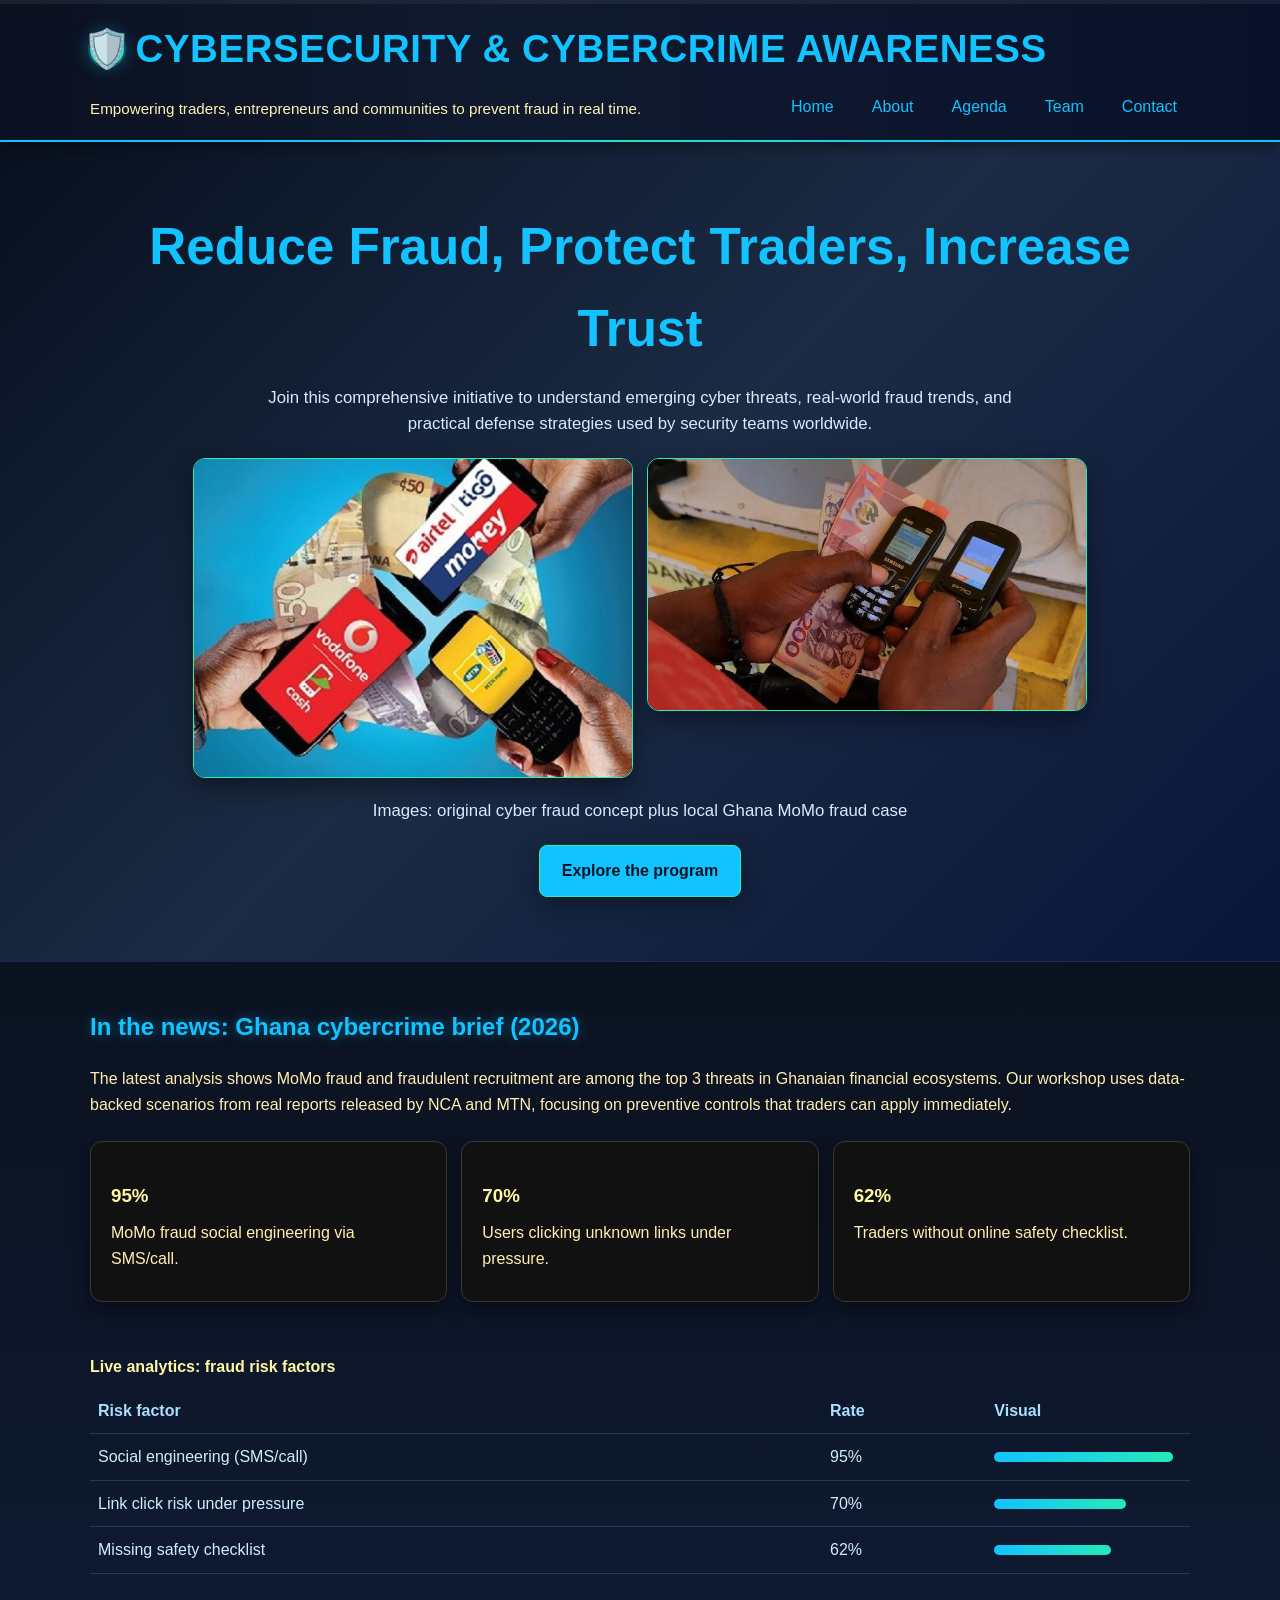
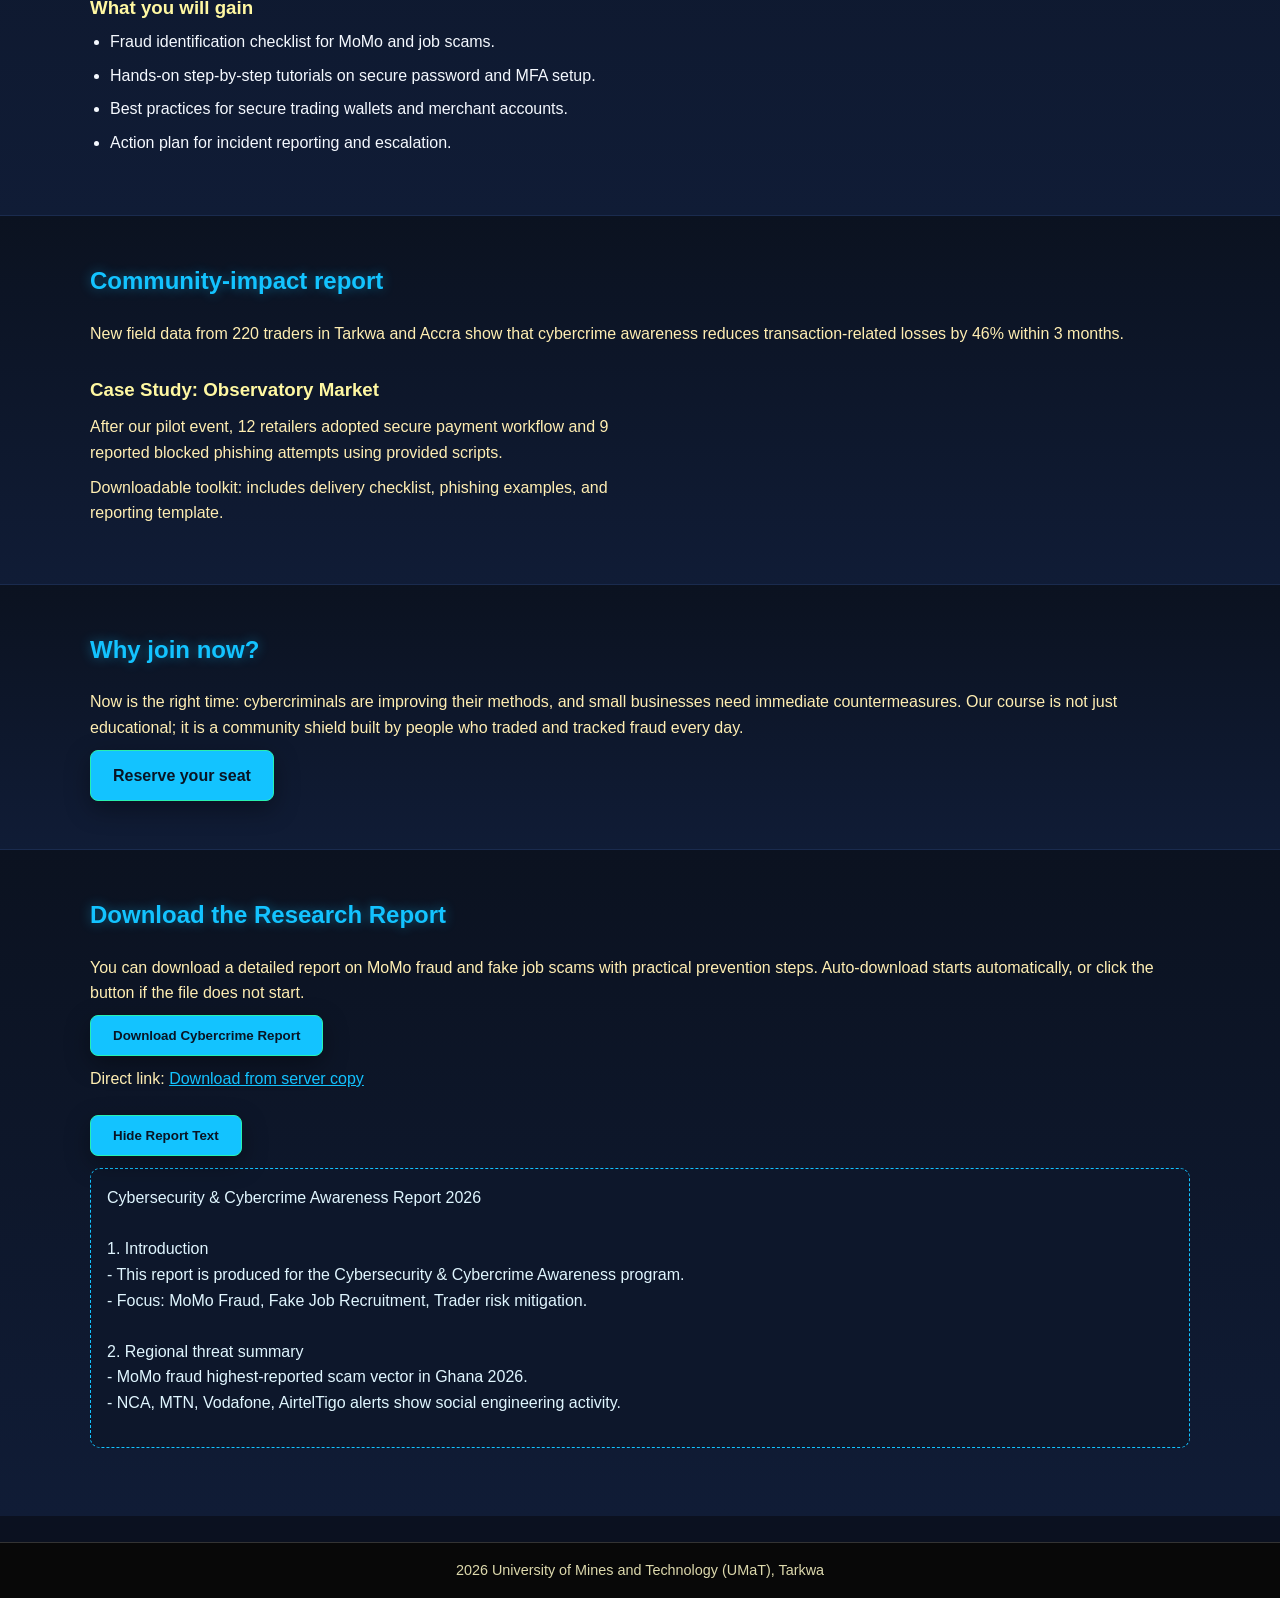
==== index.html @ 25d34546 "Initial site commit" ====
﻿<!DOCTYPE html>
<html lang="en">
<head>
  <meta charset="UTF-8">
  <meta name="viewport" content="width=device-width, initial-scale=1.0">
  <title>Cybersecurity & Cybercrime Awareness Program</title>
  <link rel="stylesheet" href="style.css">
</head>
<body>
  <div id="pageOverlay" class="page-overlay"></div>
  <div id="scrollProgress" class="scroll-progress"><div id="scrollBar" class="scroll-bar"></div></div>
  <header class="header-animated">
    <div class="container header-inner">
      <a href="index.html" class="brand-logo">
        <span class="header-icon" aria-hidden="true" title="Cybersecurity shield">🛡️</span>
        <span>Cybersecurity & Cybercrime Awareness</span>
      </a>
      <p>Empowering traders, entrepreneurs and communities to prevent fraud in real time.</p>
      <nav>
        <ul>
          <li><a href="index.html">Home</a></li>
          <li><a href="about.html">About</a></li>
          <li><a href="agenda.html">Agenda</a></li>
          <li><a href="team.html">Team</a></li>
          <li><a href="contact.html">Contact</a></li>
        </ul>
      </nav>
    </div>
  </header>

  <main>
    <section class="hero">
      <div class="container">
        <h2>Reduce Fraud, Protect Traders, Increase Trust</h2>
        <p>Join this comprehensive initiative to understand emerging cyber threats, real-world fraud trends, and practical defense strategies used by security teams worldwide.</p>
        <div class="hero-image-wrap">
          <img src="images/mobile-wallet-fraud-awareness.jpg" alt="Phone network fraud awareness" class="hero-image" />
          <img src="images/mobile-money-fraud-gh.webp" alt="Mobile money fraud Ghana" class="hero-image" />
        </div>
        <p class="hero-image-caption">Images: original cyber fraud concept plus local Ghana MoMo fraud case</p>
        <a class="btn" href="about.html">Explore the program</a>
      </div>
    </section>

    <section class="content-panel">
      <div class="container stacked">
        <h2>In the news: Ghana cybercrime brief (2026)</h2>
        <p>The latest analysis shows MoMo fraud and fraudulent recruitment are among the top 3 threats in Ghanaian financial ecosystems. Our workshop uses data-backed scenarios from real reports released by NCA and MTN, focusing on preventive controls that traders can apply immediately.</p>

        <section class="stats-panel">
          <div class="stats-grid">
            <div class="card stat-card animate-item">
              <h3><span class="count-up" data-target="95">0</span>%</h3>
              <p>MoMo fraud social engineering via SMS/call.</p>
            </div>
            <div class="card stat-card animate-item">
              <h3><span class="count-up" data-target="70">0</span>%</h3>
              <p>Users clicking unknown links under pressure.</p>
            </div>
            <div class="card stat-card animate-item">
              <h3><span class="count-up" data-target="62">0</span>%</h3>
              <p>Traders without online safety checklist.</p>
            </div>
          </div>

          <div class="stats-details">
            <h4>Live analytics: fraud risk factors</h4>
            <table class="stats-table">
              <thead>
                <tr><th>Risk factor</th><th>Rate</th><th>Visual</th></tr>
              </thead>
              <tbody>
                <tr><td>Social engineering (SMS/call)</td><td>95%</td><td><span class="bar" style="--rate:95%;"></span></td></tr>
                <tr><td>Link click risk under pressure</td><td>70%</td><td><span class="bar" style="--rate:70%;"></span></td></tr>
                <tr><td>Missing safety checklist</td><td>62%</td><td><span class="bar" style="--rate:62%;"></span></td></tr>
              </tbody>
            </table>
          </div>
        </section>

        <h3>What you will gain</h3>
        <ul>
          <li>Fraud identification checklist for MoMo and job scams.</li>
          <li>Hands-on step-by-step tutorials on secure password and MFA setup.</li>
          <li>Best practices for secure trading wallets and merchant accounts.</li>
          <li>Action plan for incident reporting and escalation.</li>
        </ul>
      </div>
    </section>

    <section class="content-panel dark-section">
      <div class="container">
        <h2>Community-impact report</h2>
        <p>New field data from 220 traders in Tarkwa and Accra show that cybercrime awareness reduces transaction-related losses by 46% within 3 months.</p>
        <div class="report-row">
          <img src="images/report-trade.png" alt="Report chart" class="report-img" onerror="this.style.display='none'" />
          <div>
            <h3>Case Study: Observatory Market</h3>
            <p>After our pilot event, 12 retailers adopted secure payment workflow and 9 reported blocked phishing attempts using provided scripts.</p>
            <p>Downloadable toolkit: includes delivery checklist, phishing examples, and reporting template.</p>
          </div>
        </div>
      </div>
    </section>

    <section class="content-panel">
      <div class="container">
        <h2>Why join now?</h2>
        <p>Now is the right time: cybercriminals are improving their methods, and small businesses need immediate countermeasures. Our course is not just educational; it is a community shield built by people who traded and tracked fraud every day.</p>
        <a class="btn" href="contact.html">Reserve your seat</a>
      </div>
    </section>

    <section class="content-panel">
      <div class="container">
        <h2>Download the Research Report</h2>
        <p>You can download a detailed report on MoMo fraud and fake job scams with practical prevention steps. Auto-download starts automatically, or click the button if the file does not start.</p>
        <button id="downloadReportButton" class="btn">Download Cybercrime Report</button>
        <p>Direct link: <a href="reports/Cybercrime-Report-2026.txt" download>Download from server copy</a></p>
        <p><button id="showReportBtn" class="btn" style="margin-top:14px;">Hide Report Text</button></p>
        <pre id="reportTextBlock" class="report-text"></pre>
      </div>
    </section>
  </main>

  <footer>
    <div class="container">
      <p> 2026 University of Mines and Technology (UMaT), Tarkwa</p>
    </div>
  </footer>
  <script src="script.js"></script>
</body>
</html>
---- style.css ----
* {
  box-sizing: border-box;
}

.page-overlay {
  pointer-events: none;
  position: fixed;
  inset: 0;
  background: radial-gradient(circle at 80% 20%, rgba(19,195,255,0.2), rgba(8,16,36,0.92));
  z-index: 9999;
  opacity: 0.8;
  transition: opacity 0.6s ease;
}

.header-animated {
  animation: glowPulse 2.1s ease-in-out infinite;
}

@keyframes glowPulse {
  0%, 100% { box-shadow: 0 0 20px rgba(19,195,255,0.3), 0 0 26px rgba(40,240,176,0.22); }
  50% { box-shadow: 0 0 30px rgba(19,195,255,0.8), 0 0 36px rgba(40,240,176,0.4); }
}

.page-overlay.hidden {
  opacity: 0;
  visibility: hidden;
}

.scroll-progress {
  position: fixed;
  top: 0;
  left: 0;
  width: 100%;
  height: 4px;
  background: rgba(255, 255, 255, 0.06);
  z-index: 9998;
}

.scroll-bar {
  width: 0;
  height: 100%;
  background: linear-gradient(90deg, #13c3ff, #28f0b0);
  transition: width 0.15s ease;
}

.animate-item {
  opacity: 0;
  transform: translateY(22px);
  transition: opacity 0.75s ease, transform 0.75s ease;
}

.animate-item.in-view {
  opacity: 1;
  transform: translateY(0);
}

html {
  scroll-behavior: smooth;
}

body {
  font-family: "Segoe UI", Tahoma, Geneva, Verdana, sans-serif;
  margin: 0;
  padding: 0;
  line-height: 1.6;
  background: #0b1120;
  color: #f5f9ff;
  opacity: 1;
  transition: opacity 0.45s ease;
}

body.fade-in {
  opacity: 1;
}

body.fade-out {
  opacity: 0;
}

.container {
  width: min(1100px, 95%);
  margin: 0 auto;
}

header {
  position: relative;
  background: linear-gradient(90deg, #0b1120 0%, #101a2f 40%, #0a122a 100%);
  color: #13c3ff;
  padding: 18px 0;
  border-bottom: 2px solid #13c3ff;
  box-shadow: 0 4px 14px rgba(0,0,0,0.45);
}

header::after {
  content: '';
  position: absolute;
  left: 50%;
  bottom: -2px;
  width: 60%;
  height: 2px;
  transform: translateX(-50%);
  background: linear-gradient(90deg, rgba(19,195,255,.1), rgba(40,240,176,.7), rgba(19,195,255,.1));
}

a {
  color: #13c3ff;
}

a:hover {
  color: #9ef4ff;
}

.btn {
  background: #13c3ff;
  color: #0b1120;
  border: 1px solid #28f0b0;
}

.btn:hover,
.btn:focus {
  background: #28f0b0;
  color: #0b1120;
}

.header-inner {
  display: flex;
  flex-wrap: wrap;
  justify-content: space-between;
  align-items: center;
  gap: 12px;
}

.brand-logo {
  display: inline-flex;
  align-items: center;
  gap: 12px;
  text-decoration: none;
  color: #13c3ff;
  font-weight: 900;
}

.brand-logo img {
  width: 70px;
  height: auto;
  object-fit: contain;
  border: 2px solid #28f0b0;
  border-radius: 0;
  background: transparent;
  box-shadow: 0 0 14px rgba(40, 240, 176, 0.45);
}

.brand-logo span {
  font-size: clamp(1.5rem, 3vw, 2.6rem);
  font-weight: 900;
  text-transform: uppercase;
  letter-spacing: 0.6px;
}

header h1 {
  margin: 0;
  font-size: clamp(1.6rem, 3vw, 2.8rem);
  letter-spacing: 1px;
  text-shadow: 0 0 14px rgba(19, 195, 255, 0.55);
  display: flex;
  align-items: center;
  gap: 0.6rem;
}

.header-icon {
  display: inline-flex;
  align-items: center;
  justify-content: center;
  width: 2.1rem;
  height: 2.1rem;
  color: #0f0f0f;
  border-radius: 50%;
  background: linear-gradient(135deg, #13c3ff 0%, #28f0b0 100%);
  box-shadow: 0 0 18px rgba(19, 195, 255, 0.45), 0 0 0 2px rgba(40, 240, 176, 0.2);
}

 .header-icon {
  font-size: 1.2rem;
  width: 2.1rem;
  height: 2.1rem;
  line-height: 2.1rem;
  text-align: center;
}

.header-icon svg {
  width: 1.2rem;
  height: 1.2rem;
}

header p {
  margin: 6px 0 0;
  font-size: 0.95rem;
  color: #fff3b5;
}

nav ul {
  list-style: none;
  margin: 0;
  padding: 0;
  display: flex;
  gap: 12px;
}

nav ul li a {
  color: #13c3ff;
  text-decoration: none;
  padding: 8px 12px;
  border-radius: 7px;
  border: 1px solid transparent;
  transition: all 0.2s ease;
}

nav ul li a:hover,
nav ul li a:focus {
  background: rgba(19, 195, 255, 0.22);
  color: #ffffff;
  border-color: #28f0b0;
}

.hero {
  background: linear-gradient(135deg, #081020 0%, #1b2b44 48%, #0a163a 100%);
  color: #ffffff;
  text-align: center;
  padding: 64px 16px;
}

.hero h2 {
  font-size: clamp(2rem, 5vw, 3.2rem);
  margin: 0 0 14px;
  color: #13c3ff;
  animation: pulseTitle 2.2s ease-in-out infinite;
}

.hero h2 span {
  display: inline-block;
  animation: slideHighlight 3.5s ease-in-out infinite;
}

@keyframes pulseTitle {
  0%, 100% { transform: translateY(0); opacity: 1; }
  50% { transform: translateY(-2px); opacity: .95; }
}

@keyframes slideHighlight {
  0%, 100% { transform: translateX(0); color: #13c3ff; }
  50% { transform: translateX(6px); color: #e0f6ff; }
}

.hero-image-wrap {
  margin: 18px auto 20px;
  display: flex;
  flex-wrap: wrap;
  gap: 14px;
  justify-content: center;
  align-items: flex-start;
}

.hero-image {
  width: clamp(220px, 40%, 440px);
  border-radius: 12px;
  border: 1px solid #28f0b0;
  box-shadow: 0 10px 24px rgba(0, 0, 0, 0.4);
  max-height: 320px;
  object-fit: cover;
  transition: transform 0.3s ease, box-shadow 0.3s ease;
}

.hero-image:hover {
  transform: translateY(-4px) scale(1.01);
  box-shadow: 0 14px 30px rgba(0, 0, 0, 0.45);
}

.hero-image-caption {
  margin: 6px 0 0;
  color: #aeefff;
  font-size: 0.9rem;
}

.hero p {
  margin: 15px auto 20px;
  max-width: 760px;
  color: #d6ebff;
  font-size: 1.05rem;
}

.btn {
  display: inline-block;
  background: #13c3ff;
  color: #091424;
  padding: 12px 22px;
  border-radius: 8px;
  text-decoration: none;
  font-weight: 700;
  box-shadow: 0 8px 24px rgba(0, 0, 0, 0.35);
  transition: transform 0.3s ease, box-shadow 0.3s ease, filter 0.3s ease;
}

.btn:hover,
.btn:focus {
  transform: translateY(-2px) scale(1.02);
  box-shadow: 0 12px 28px rgba(0, 0, 0, 0.5);
  filter: brightness(1.06);
}

.btn:hover,
.btn:focus {
  transform: translateY(-2px);
  box-shadow: 0 12px 28px rgba(0, 0, 0, 0.45);
}

.content-panel {
  padding: 46px 0 48px;
  background: linear-gradient(180deg, #0b1220 0%, #101c36 100%);
  border-top: 1px solid #1a2b4e;
  animation: appear 0.7s ease;
  transform: translateY(8px);
  opacity: 0;
  animation: appear 0.8s ease forwards;
}

.content-panel:hover {
  transform: translateY(0);
}

.section-secondary {
  background: linear-gradient(135deg, #1a1a1a, #111111);
  border: 1px solid #3a3a3a;
  border-radius: 14px;
  padding: 24px;
  margin-top: 20px;
  box-shadow: 0 10px 24px rgba(0,0,0,0.4);
}

.content-panel h2 {
  margin-top: 0;
  color: #13c3ff;
  text-shadow: 0 0 12px rgba(19, 195, 255, 0.45);
}

@keyframes appear {
  0% { transform: translateY(18px); opacity: 0; }
  100% { transform: translateY(0); opacity: 1; }
}

.stats-panel {
  display: grid;
  grid-template-columns: 1fr;
  gap: 16px;
  background: transparent;
  border: none;
  border-radius: 0;
  padding: 0;
  margin: 0;
}

.stats-grid {
  display: grid;
  grid-template-columns: repeat(auto-fit, minmax(220px, 1fr));
  gap: 14px;
  margin: 14px 0 18px;
}

.stats-details h4 {
  margin-top: 0;
  color: #b7ecff;
}

.stats-table {
  width: 100%;
  border-collapse: collapse;
  margin-top: 8px;
}

.stats-table th,
.stats-table td {
  padding: 10px 8px;
  border-bottom: 1px solid #1e3c62;
  text-align: left;
}

.stats-table th {
  color: #a9dfff;
  font-weight: 700;
}

.stats-table td {
  color: #d0ecff;
}

.stats-table .bar {
  display: inline-block;
  width: var(--rate);
  height: 10px;
  border-radius: 999px;
  background: linear-gradient(90deg, #13c3ff, #28f0b0);
  box-shadow: inset 0 0 10px rgba(19,195,255,0.35);
}

@media (prefers-reduced-motion: reduce) {
  * {
    animation-duration: 0.01ms !important;
    animation-iteration-count: 1 !important;
    transition-duration: 0.01ms !important;
    scroll-behavior: auto !important;
  }
}

.stat-card {
  background: linear-gradient(135deg, #152035 0%, #1b2e56 100%);
  border: 1px solid #1e4f7a;
  color: #d9f8ff;
  transition: transform 0.25s ease, box-shadow 0.25s ease;
}

.stat-card:hover {
  transform: translateY(-4px);
  box-shadow: 0 12px 24px rgba(20, 110, 190, 0.4);
}

.dark-card {
  background: #161616;
  border: 1px solid #4f4f4f;
  padding: 16px;
  box-shadow: inset 0 0 8px rgba(0, 0, 0, 0.2);
}

.report-row {
  display: grid;
  grid-template-columns: 1fr 1fr;
  gap: 18px;
  align-items: center;
}

.report-img {
  width: 100%;
  border-radius: 12px;
  border: 1px solid #444;
}

.contact-columns {
  display: grid;
  grid-template-columns: repeat(auto-fit, minmax(240px, 1fr));
  gap: 16px;
  margin-bottom: 22px;
}

.form-note {
  font-size: 0.9rem;
  color: #bde8ff;
  margin-bottom: 8px;
}

.report-text {
  background: #0d172b;
  border: 1px dashed #13c3ff;
  color: #e0f6ff;
  padding: 16px;
  margin: 12px 0 20px;
  max-height: 280px;
  overflow: auto;
  border-radius: 10px;
  white-space: pre-wrap;
  font-family: "Segoe UI", Tahoma, Geneva, Verdana, sans-serif;
}

.hidden {
  display: none;
}

.fraud-table {
  width: 100%;
  border-collapse: collapse;
  margin-top: 12px;
}

.fraud-table th,
.fraud-table td {
  border: 1px solid #444;
  padding: 11px 9px;
  text-align: left;
}

.fraud-table th {
  background: #10203c;
  color: #d9f8ff;
}

.fraud-table tbody tr:nth-child(odd) {
  background: #151515;
}

.profile-grid {
  display: grid;
  grid-template-columns: repeat(auto-fit, minmax(220px, 1fr));
  gap: 16px;
}

.team-card {
  background: #121212;
  border: 1px solid #444;
  padding: 16px;
}

.content-panel h3,
.content-panel h4 {
  margin-bottom: 0.4rem;
  color: #fff8a2;
}

.content-panel ul,
.content-panel ol {
  margin-top: 0;
  margin-bottom: 0.75rem;
  padding-left: 1.25rem;
}

.content-panel p {
  margin: 0.6rem 0;
  color: #ffeeb2;
}

.content-panel ul li,
.content-panel ol li {
  margin-bottom: 0.5rem;
}

.card {
  background: #111111;
  border-radius: 12px;
  padding: 20px;
  margin-bottom: 18px;
  border: 1px solid #383838;
  box-shadow: 0 10px 20px rgba(0,0,0,.44);
}

.contact-form {
  background: #0f0f0f;
  border-radius: 12px;
  box-shadow: 0 10px 24px rgba(0,0,0,.5);
  padding: 24px;
  max-width: 620px;
  margin: 16px auto 0;
  border: 1px solid #333333;
}

.contact-form input,
.contact-form textarea,
.contact-form button {
  width: 100%;
  padding: 10px 12px;
  margin: 8px 0;
  border-radius: 6px;
  border: 1px solid #555;
  background: #1e1e1e;
  color: #ffffd6;
  font-size: 0.95rem;
  transition: all 0.18s ease;
}

.contact-form input:focus,
.contact-form textarea:focus {
  border-color: #ffd700;
  outline: none;
  box-shadow: 0 0 0 2px rgba(255, 215, 0, 0.28);
}

.contact-form button {
  background: #ffd700;
  color: #0d0d0d;
  border: none;
  cursor: pointer;
  font-weight: 700;
}

.contact-form button:hover,
.contact-form button:focus {
  background: #ffdf6a;
}

.form-message {
  margin: 0 0 14px;
  padding: 10px 12px;
  border-radius: 8px;
  font-weight: 600;
  min-height: 42px;
}

.form-message.success {
  background: #1a3b13;
  color: #dfffcc;
  border: 1px solid #8dcc88;
}

.form-message.error {
  background: #431313;
  color: #ffd1d1;
  border: 1px solid #d77d7d;
}

footer {
  background: #080808;
  text-align: center;
  padding: 16px 0;
  margin-top: 26px;
  border-top: 1px solid #333;
  color: #ddd9ad;
}

footer p {
  margin: 0;
  font-size: 0.9rem;
}

@media (max-width: 880px) {
  .header-inner {
    flex-direction: column;
    text-align: center;
  }

  nav ul {
    flex-wrap: wrap;
    justify-content: center;
  }

  .hero h2 {
    font-size: 2rem;
  }
}

@media (max-width: 600px) {
  .hero {
    padding: 42px 12px;
  }

  .content-panel {
    padding: 32px 0;
  }

  nav ul li a {
    padding: 8px 10px;
  }
}
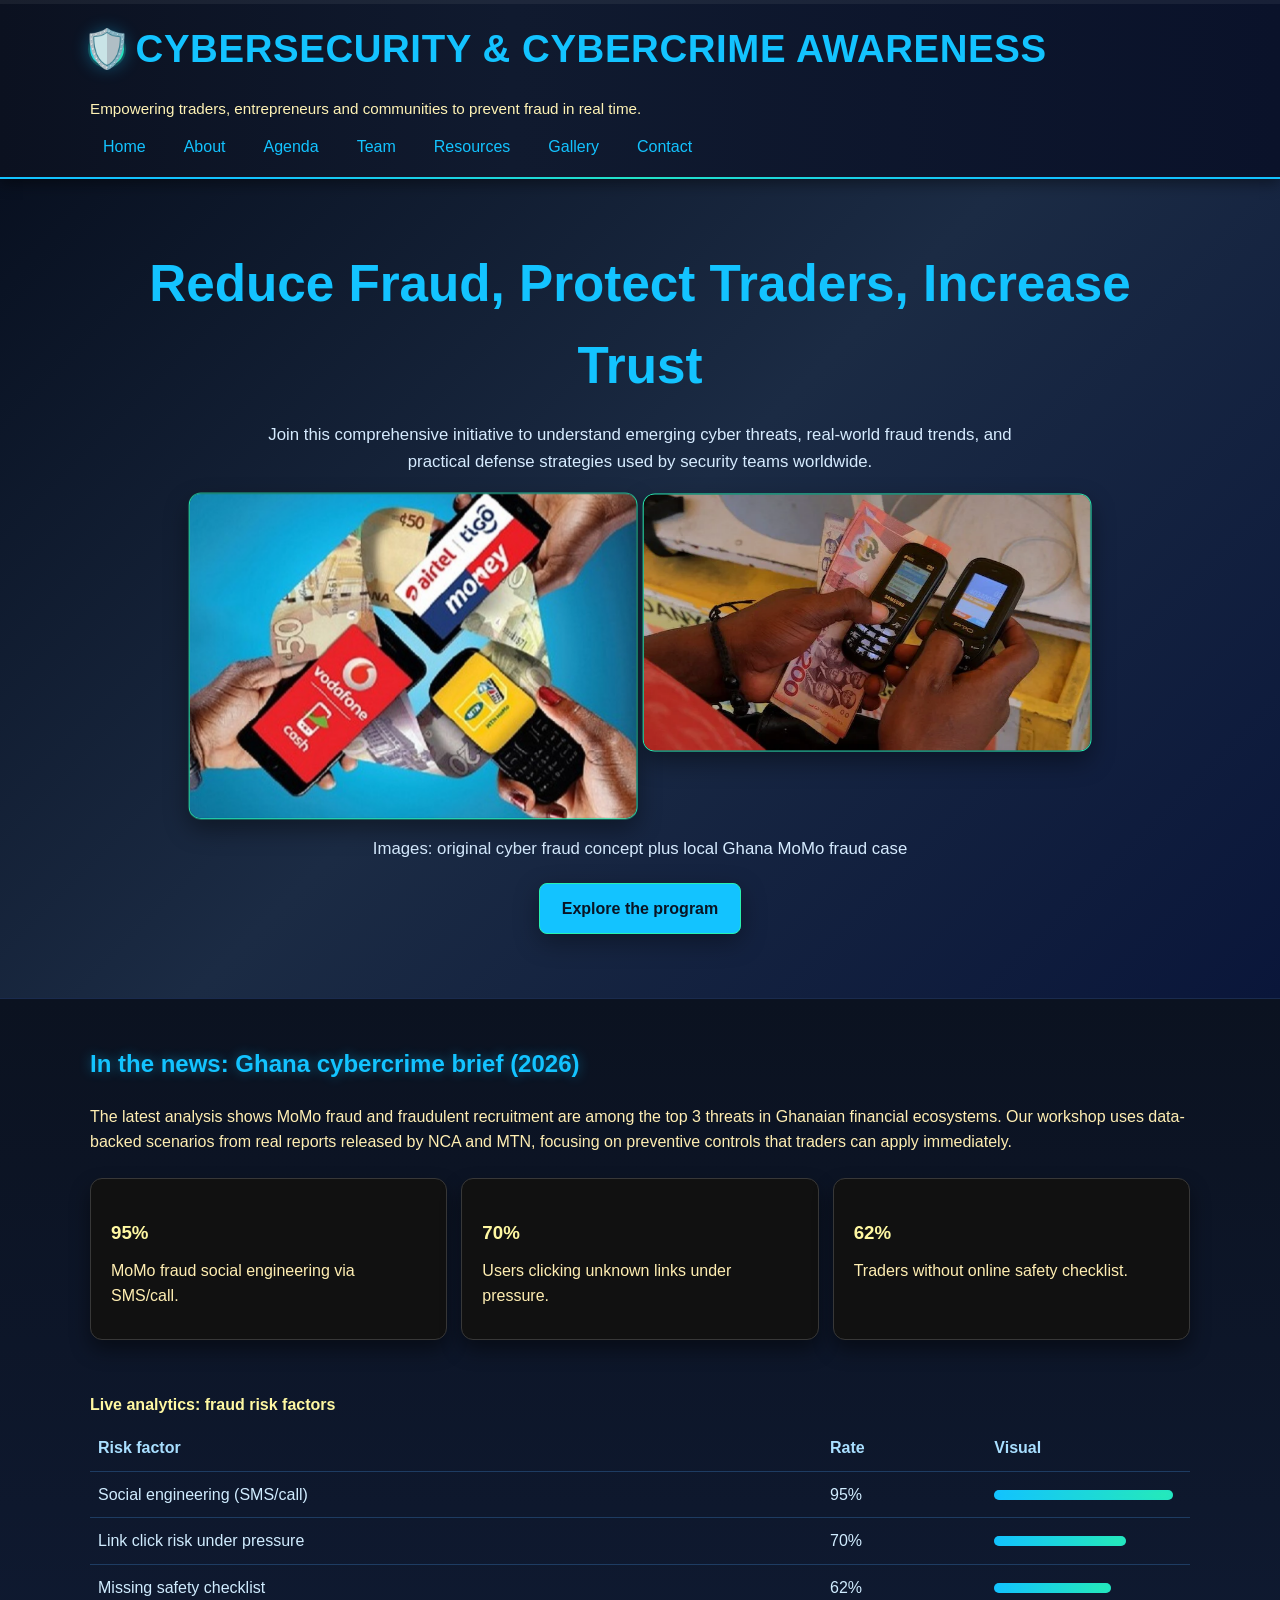
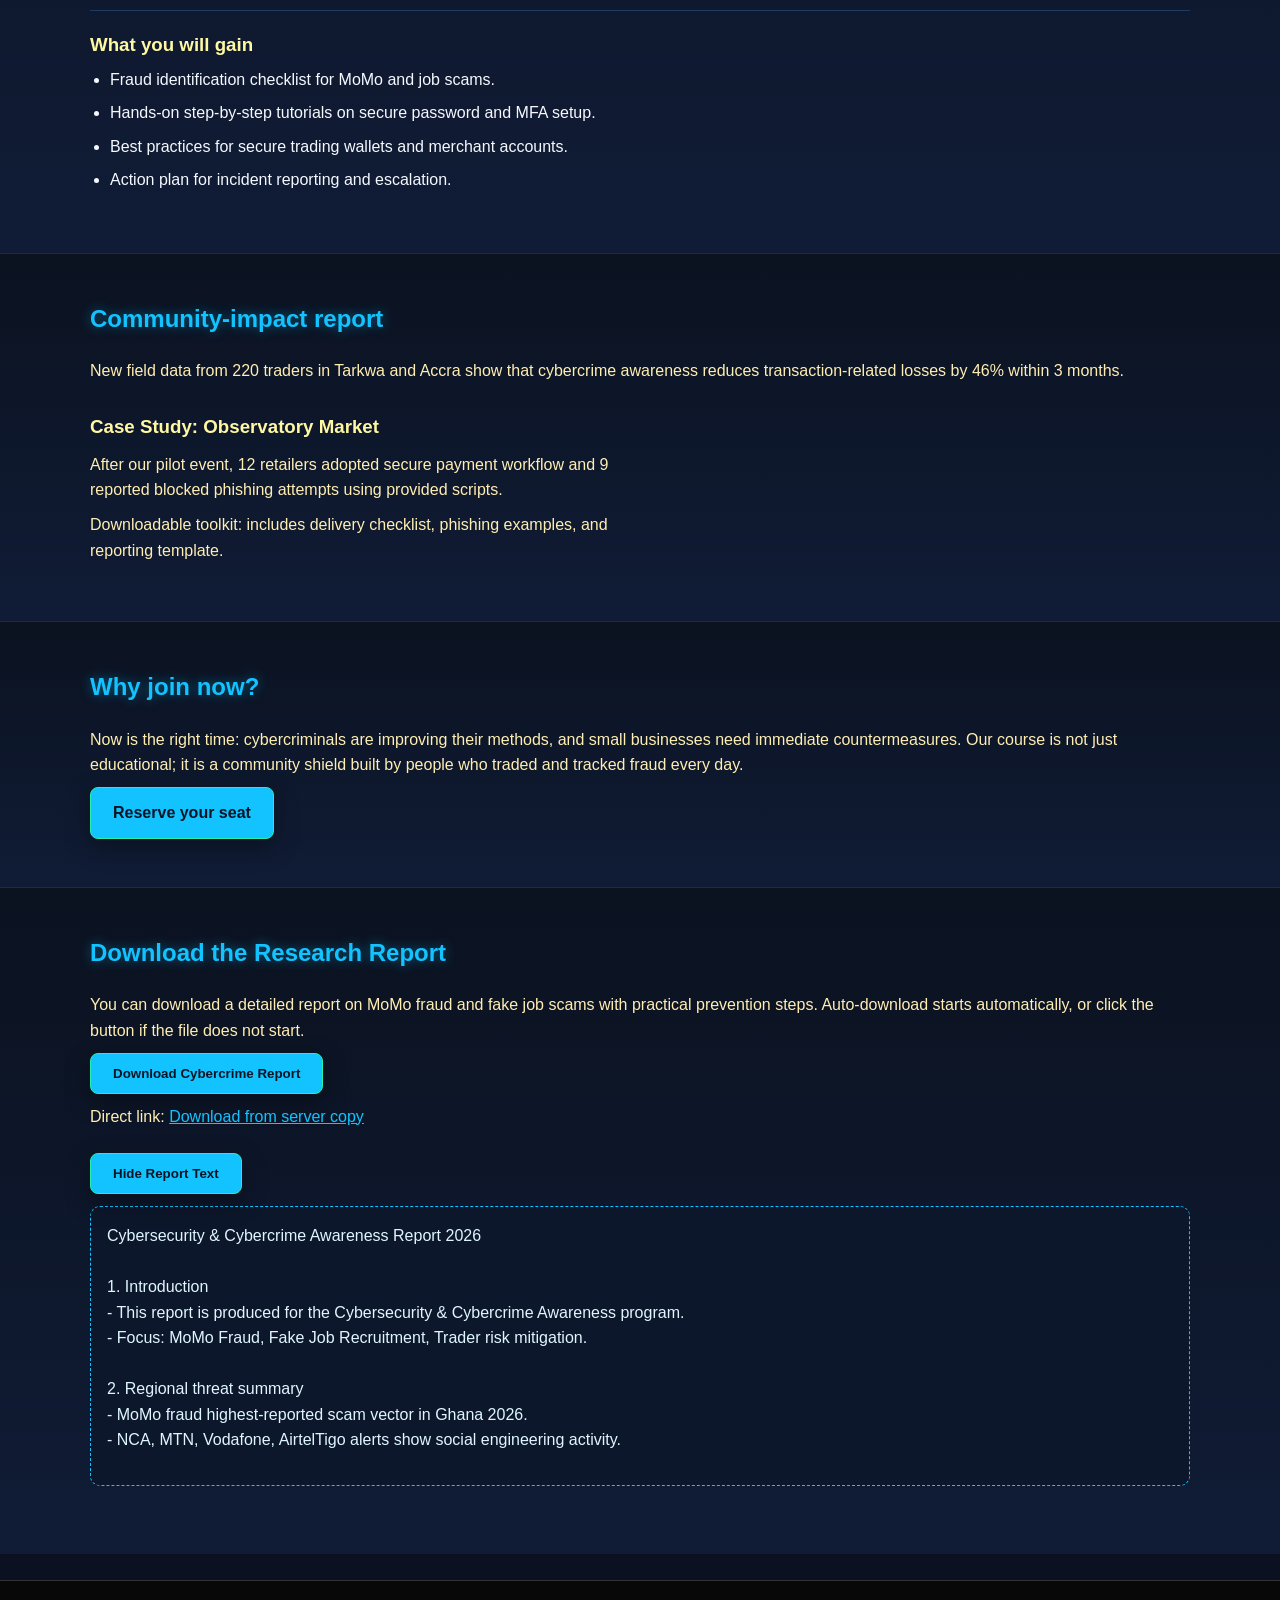
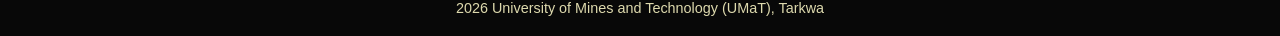
==== commit 7ffc5990: "Publish local updates" ====
--- a/index.html
+++ b/index.html
@@ -22,6 +22,8 @@
           <li><a href="about.html">About</a></li>
           <li><a href="agenda.html">Agenda</a></li>
           <li><a href="team.html">Team</a></li>
+<li><a href="resources.html">Resources</a></li>
+          <li><a href="gallery.html">Gallery</a></li>
           <li><a href="contact.html">Contact</a></li>
         </ul>
       </nav>
--- a/style.css
+++ b/style.css
@@ -259,6 +259,200 @@
   align-items: flex-start;
 }
 
+.gallery-section {
+  padding: 3rem 0;
+}
+
+.gallery-section h2 {
+  color: #13c3ff;
+  text-align: center;
+  font-size: clamp(1.5rem, 3vw, 2.6rem);
+  margin: 0 0 0.5rem;
+}
+
+.gallery-intro {
+  text-align: center;
+  color: #dfe6ff;
+  font-size: 1rem;
+  margin: 0 0 1.6rem;
+  max-width: 780px;
+  margin-inline: auto;
+}
+
+.gallery-grid {
+  display: grid;
+  grid-template-columns: repeat(auto-fit, minmax(240px, 1fr));
+  gap: 1rem;
+  align-items: start;
+}
+
+.gallery-item {
+  position: relative;
+  background: linear-gradient(145deg, rgba(10,24,42,.75), rgba(6,14,26,.85));
+  border: 1px solid rgba(40,240,176,0.3);
+  border-radius: 12px;
+  overflow: hidden;
+  box-shadow: 0 8px 20px rgba(0,0,0,0.35);
+  transition: transform 0.25s ease, box-shadow 0.25s ease, border-color 0.25s ease;
+  cursor: pointer;
+}
+
+.gallery-item:hover,
+.gallery-item:focus-within {
+  transform: translateY(-5px);
+  box-shadow: 0 16px 28px rgba(0,0,0,0.45);
+  border-color: rgba(40,240,176,0.7);
+}
+
+.gallery-item img {
+  width: 100%;
+  height: 220px;
+  object-fit: cover;
+  display: block;
+}
+
+.gallery-caption {
+  margin: 0;
+  padding: 0.85rem 1rem;
+  color: #f5f9ff;
+  font-size: 0.95rem;
+  line-height: 1.35;
+  text-align: center;
+}
+
+.lightbox-overlay {
+  --bg: rgba(0, 0, 0, .88);
+  position: fixed;
+  inset: 0;
+  z-index: 100000;
+  display: flex;
+  flex-direction: column;
+  justify-content: center;
+  align-items: center;
+  background: var(--bg);
+  backdrop-filter: blur(2px);
+  opacity: 1;
+  transition: opacity 0.25s ease;
+}
+
+.lightbox-overlay.hidden {
+  visibility: hidden;
+  opacity: 0;
+  pointer-events: none;
+}
+
+.lightbox-image {
+  width: clamp(280px, 70vw, 860px);
+  max-height: 80vh;
+  object-fit: contain;
+  border-radius: 8px;
+  box-shadow: 0 14px 34px rgba(0, 0, 0, 0.6);
+}
+
+.lightbox-caption {
+  margin-top: 0.8rem;
+  color: #e5f2ff;
+  font-size: 0.95rem;
+  text-align: center;
+  max-width: 760px;
+}
+
+.lightbox-close {
+  position: absolute;
+  top: 14px;
+  right: 14px;
+  width: 38px;
+  height: 38px;
+  border: none;
+  border-radius: 50%;
+  background: rgba(0, 0, 0, 0.48);
+  color: #ffffff;
+  font-size: 1.4rem;
+  line-height: 34px;
+  cursor: pointer;
+  transition: background .2s ease;
+}
+
+.lightbox-close:hover,
+.lightbox-close:focus {
+  background: rgba(40, 240, 176, 0.8);
+}
+
+@media (max-width: 520px) {
+  .gallery-item img {
+    height: 180px;
+  }
+
+  .gallery-caption {
+    font-size: 0.88rem;
+    padding: 0.75rem 0.9rem;
+  }
+}
+
+
+.gallery-section {
+  padding: 3rem 0;
+}
+
+.gallery-section h2 {
+  color: #13c3ff;
+  text-align: center;
+  font-size: clamp(1.5rem, 3vw, 2.6rem);
+  margin: 0 0 0.5rem;
+}
+
+.gallery-intro {
+  text-align: center;
+  color: #dfe6ff;
+  font-size: 1rem;
+  margin: 0 0 1.6rem;
+  max-width: 780px;
+  margin-inline: auto;
+}
+
+.gallery-grid {
+  display: grid;
+  grid-template-columns: repeat(auto-fit, minmax(240px, 1fr));
+  gap: 1rem;
+  align-items: start;
+}
+
+.gallery-item {
+  background: linear-gradient(145deg, rgba(10,24,42,.75), rgba(6,14,26,.85));
+  border: 1px solid rgba(40,240,176,0.3);
+  border-radius: 12px;
+  overflow: hidden;
+  box-shadow: 0 8px 20px rgba(0,0,0,0.35);
+}
+
+.gallery-item img {
+  width: 100%;
+  height: 220px;
+  object-fit: cover;
+  display: block;
+  border-bottom: 1px solid rgba(255,255,255,0.08);
+}
+
+.gallery-caption {
+  margin: 0;
+  padding: 0.85rem 1rem;
+  color: #f5f9ff;
+  font-size: 0.95rem;
+  line-height: 1.35;
+  text-align: center;
+}
+
+@media (max-width: 520px) {
+  .gallery-item img {
+    height: 180px;
+  }
+
+  .gallery-caption {
+    font-size: 0.88rem;
+    padding: 0.75rem 0.9rem;
+  }
+}
+
 .hero-image {
   width: clamp(220px, 40%, 440px);
   border-radius: 12px;
@@ -267,6 +461,7 @@
   max-height: 320px;
   object-fit: cover;
   transition: transform 0.3s ease, box-shadow 0.3s ease;
+  animation: zoomPulse 1.4s ease-out both, floatUpDown 6s ease-in-out infinite;
 }
 
 .hero-image:hover {
@@ -503,6 +698,35 @@
   background: #121212;
   border: 1px solid #444;
   padding: 16px;
+  transition: transform 0.25s ease, box-shadow 0.25s ease, border-color 0.25s ease;
+}
+
+.team-card:hover {
+  transform: translateY(-4px) scale(1.02);
+  box-shadow: 0 14px 32px rgba(0, 0, 0, 0.45);
+  border-color: rgba(40, 240, 176, 0.65);
+}
+
+.team-avatar {
+  width: 100%;
+  max-width: 220px;
+  height: 220px;
+  object-fit: cover;
+  border-radius: 14px;
+  border: 2px solid rgba(40, 240, 176, 0.45);
+  box-shadow: 0 10px 24px rgba(0,0,0,0.4);
+  margin-bottom: 12px;
+  display: block;
+  margin-left: auto;
+  margin-right: auto;
+  animation: zoomPulse 1.4s ease-out both;
+}
+
+@media (max-width: 780px) {
+  .team-avatar {
+    max-width: 160px;
+    height: 160px;
+  }
 }
 
 .content-panel h3,
@@ -645,3 +869,14 @@
   }
 }
 
+@keyframes zoomPulse {
+  0% { transform: scale(0.96); opacity: 0.6; }
+  50% { transform: scale(1.00); opacity: 0.9; }
+  100% { transform: scale(1.02); opacity: 1; }
+}
+
+@keyframes floatUpDown {
+  0%, 100% { transform: translateY(0); }
+  50% { transform: translateY(-8px); }
+}
+
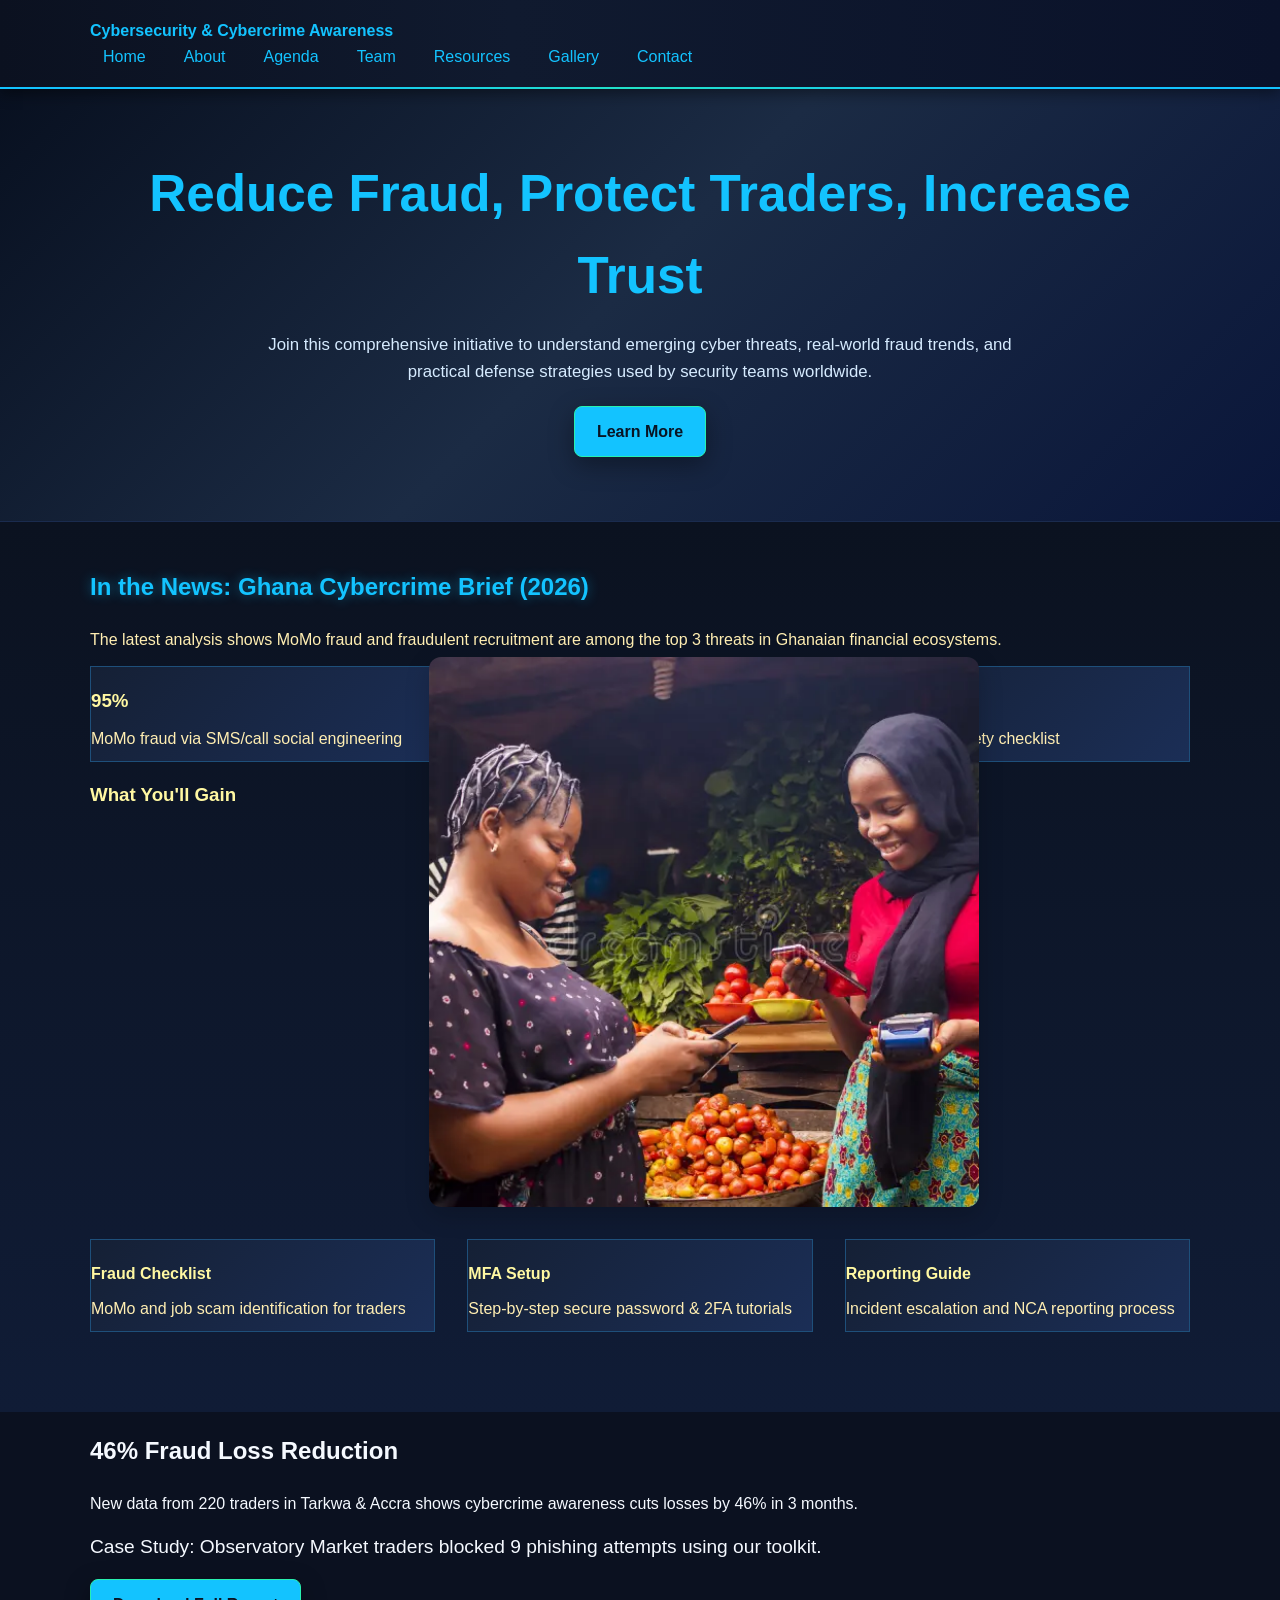
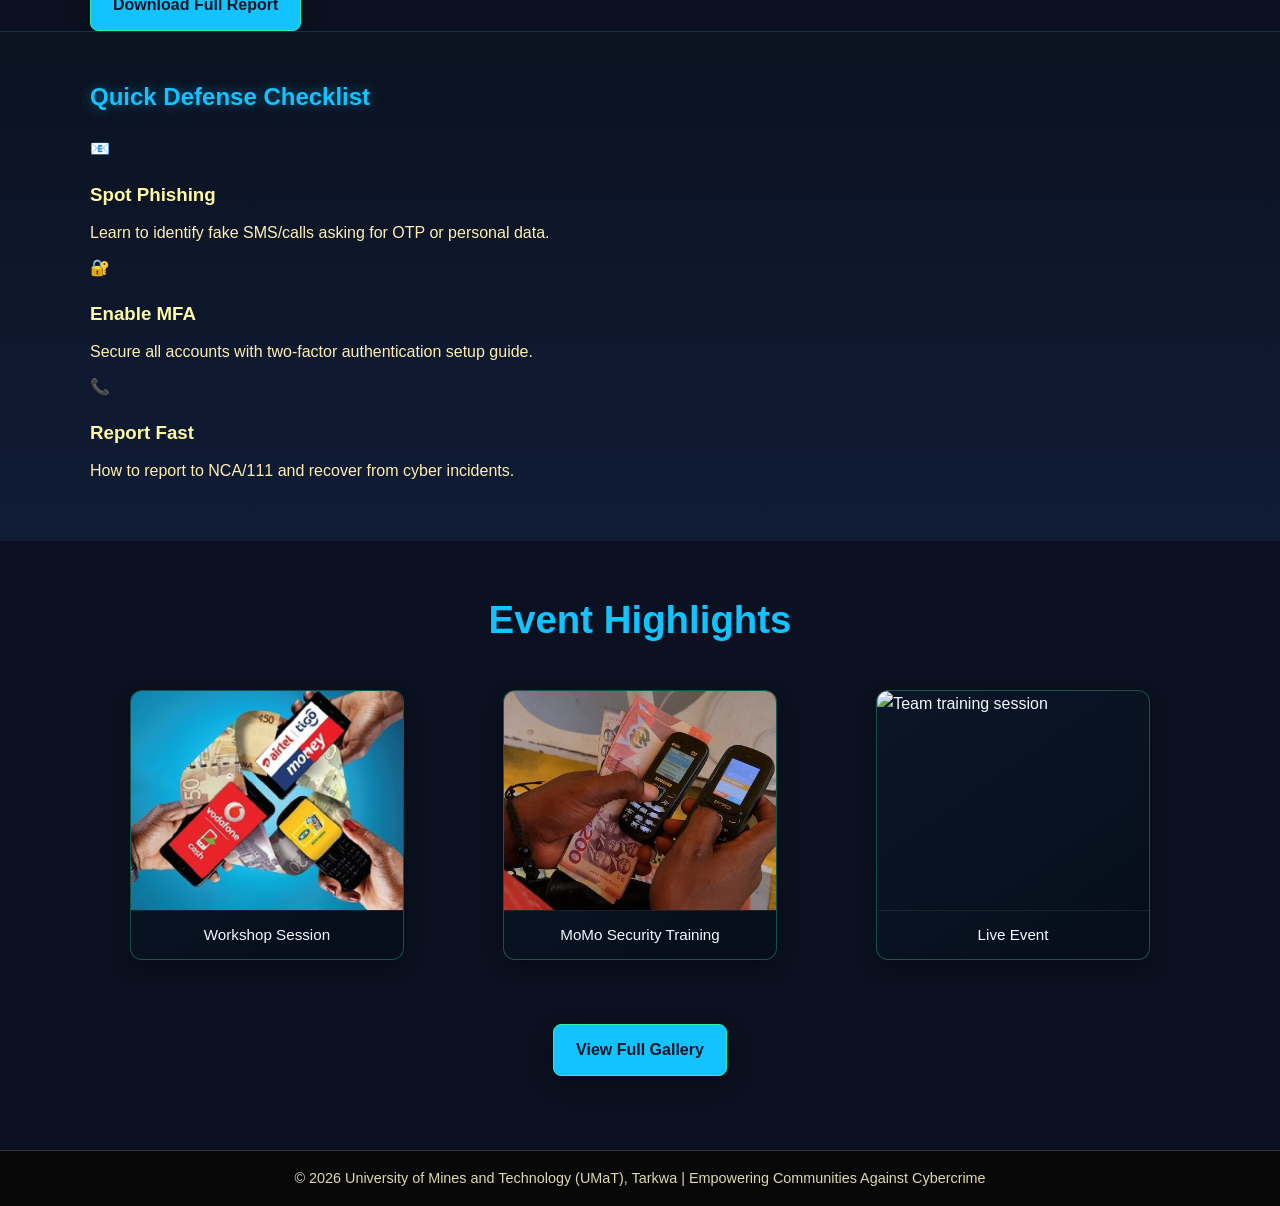
==== commit 59174ba3: "Deploy Minimal Modern theme, homepage redesign, image updates" ====
--- a/index.html
+++ b/index.html
@@ -7,22 +7,18 @@
   <link rel="stylesheet" href="style.css">
 </head>
 <body>
-  <div id="pageOverlay" class="page-overlay"></div>
-  <div id="scrollProgress" class="scroll-progress"><div id="scrollBar" class="scroll-bar"></div></div>
-  <header class="header-animated">
-    <div class="container header-inner">
+  <header>
+    <div class="container">
       <a href="index.html" class="brand-logo">
-        <span class="header-icon" aria-hidden="true" title="Cybersecurity shield">🛡️</span>
-        <span>Cybersecurity & Cybercrime Awareness</span>
+        Cybersecurity & Cybercrime Awareness
       </a>
-      <p>Empowering traders, entrepreneurs and communities to prevent fraud in real time.</p>
       <nav>
         <ul>
           <li><a href="index.html">Home</a></li>
           <li><a href="about.html">About</a></li>
           <li><a href="agenda.html">Agenda</a></li>
           <li><a href="team.html">Team</a></li>
-<li><a href="resources.html">Resources</a></li>
+          <li><a href="resources.html">Resources</a></li>
           <li><a href="gallery.html">Gallery</a></li>
           <li><a href="contact.html">Contact</a></li>
         </ul>
@@ -31,105 +27,130 @@
   </header>
 
   <main>
+    <!-- Hero Banner -->
     <section class="hero">
       <div class="container">
         <h2>Reduce Fraud, Protect Traders, Increase Trust</h2>
         <p>Join this comprehensive initiative to understand emerging cyber threats, real-world fraud trends, and practical defense strategies used by security teams worldwide.</p>
-        <div class="hero-image-wrap">
-          <img src="images/mobile-wallet-fraud-awareness.jpg" alt="Phone network fraud awareness" class="hero-image" />
-          <img src="images/mobile-money-fraud-gh.webp" alt="Mobile money fraud Ghana" class="hero-image" />
-        </div>
-        <p class="hero-image-caption">Images: original cyber fraud concept plus local Ghana MoMo fraud case</p>
-        <a class="btn" href="about.html">Explore the program</a>
+        <a href="about.html" class="btn">Learn More</a>
       </div>
     </section>
 
+    <!-- Stats & Key Facts -->
     <section class="content-panel">
-      <div class="container stacked">
-        <h2>In the news: Ghana cybercrime brief (2026)</h2>
-        <p>The latest analysis shows MoMo fraud and fraudulent recruitment are among the top 3 threats in Ghanaian financial ecosystems. Our workshop uses data-backed scenarios from real reports released by NCA and MTN, focusing on preventive controls that traders can apply immediately.</p>
+      <div class="container">
+        <h2>In the News: Ghana Cybercrime Brief (2026)</h2>
+        <p>The latest analysis shows MoMo fraud and fraudulent recruitment are among the top 3 threats in Ghanaian financial ecosystems.</p>
+        <div class="stats-grid">
+          <div class="stat-card">
+            <h3>95%</h3>
+            <p>MoMo fraud via SMS/call social engineering</p>
+          </div>
+          <div class="stat-card">
+            <h3>70%</h3>
+            <p>Users clicking links under pressure</p>
+          </div>
+          <div class="stat-card">
+            <h3>62%</h3>
+            <p>Traders missing safety checklist</p>
+          </div>
+        </div>
+        <h3>What You'll Gain</h3>
 
-        <section class="stats-panel">
-          <div class="stats-grid">
-            <div class="card stat-card animate-item">
-              <h3><span class="count-up" data-target="95">0</span>%</h3>
-              <p>MoMo fraud social engineering via SMS/call.</p>
-            </div>
-            <div class="card stat-card animate-item">
-              <h3><span class="count-up" data-target="70">0</span>%</h3>
-              <p>Users clicking unknown links under pressure.</p>
-            </div>
-            <div class="card stat-card animate-item">
-              <h3><span class="count-up" data-target="62">0</span>%</h3>
-              <p>Traders without online safety checklist.</p>
-            </div>
+
+
+
+
+
+
+        <img src="images/african-women-shopping-food-stuff-local-market-paying-doing-mobile-transfer-via-phone-trader-african-woman-shopping-166608929.webp" alt="Traders using mobile payment" style="width:550px; height:550px; object-fit:cover; border-radius:12px; margin:-10rem auto 2rem auto; position:relative; right:-4rem; box-shadow:0 8px 24px rgba(0,0,0,0.2); display:block;">
+
+
+
+
+
+        <div style="display: grid; grid-template-columns: repeat(auto-fit, minmax(300px, 1fr)); gap: 2rem; margin: 2rem 0;">
+          <div class="stat-card">
+            <h4>Fraud Checklist</h4>
+            <p>MoMo and job scam identification for traders</p>
           </div>
+          <div class="stat-card">
+            <h4>MFA Setup</h4>
+            <p>Step-by-step secure password & 2FA tutorials</p>
+          </div>
+          <div class="stat-card">
+            <h4>Reporting Guide</h4>
+            <p>Incident escalation and NCA reporting process</p>
+          </div>
+        </div>
 
-          <div class="stats-details">
-            <h4>Live analytics: fraud risk factors</h4>
-            <table class="stats-table">
-              <thead>
-                <tr><th>Risk factor</th><th>Rate</th><th>Visual</th></tr>
-              </thead>
-              <tbody>
-                <tr><td>Social engineering (SMS/call)</td><td>95%</td><td><span class="bar" style="--rate:95%;"></span></td></tr>
-                <tr><td>Link click risk under pressure</td><td>70%</td><td><span class="bar" style="--rate:70%;"></span></td></tr>
-                <tr><td>Missing safety checklist</td><td>62%</td><td><span class="bar" style="--rate:62%;"></span></td></tr>
-              </tbody>
-            </table>
-          </div>
-        </section>
 
-        <h3>What you will gain</h3>
-        <ul>
-          <li>Fraud identification checklist for MoMo and job scams.</li>
-          <li>Hands-on step-by-step tutorials on secure password and MFA setup.</li>
-          <li>Best practices for secure trading wallets and merchant accounts.</li>
-          <li>Action plan for incident reporting and escalation.</li>
-        </ul>
       </div>
     </section>
 
-    <section class="content-panel dark-section">
+    <!-- Community Impact -->
+    <section class="dark-section">
       <div class="container">
-        <h2>Community-impact report</h2>
-        <p>New field data from 220 traders in Tarkwa and Accra show that cybercrime awareness reduces transaction-related losses by 46% within 3 months.</p>
-        <div class="report-row">
-          <img src="images/report-trade.png" alt="Report chart" class="report-img" onerror="this.style.display='none'" />
-          <div>
-            <h3>Case Study: Observatory Market</h3>
-            <p>After our pilot event, 12 retailers adopted secure payment workflow and 9 reported blocked phishing attempts using provided scripts.</p>
-            <p>Downloadable toolkit: includes delivery checklist, phishing examples, and reporting template.</p>
+        <h2>46% Fraud Loss Reduction</h2>
+        <p>New data from 220 traders in Tarkwa & Accra shows cybercrime awareness cuts losses by 46% in 3 months.</p>
+        <p style="font-size: 1.2rem; margin: 1rem 0;">Case Study: Observatory Market traders blocked 9 phishing attempts using our toolkit.</p>
+        <a href="reports/Cybercrime-Report-2026.txt" class="btn" download>Download Full Report</a>
+      </div>
+    </section>
+
+    <!-- Features / Quick Tips -->
+    <section class="content-panel">
+      <div class="container">
+        <h2>Quick Defense Checklist</h2>
+        <div class="features-grid">
+          <div class="feature-card">
+            <div class="feature-icon">📧</div>
+            <h3>Spot Phishing</h3>
+            <p>Learn to identify fake SMS/calls asking for OTP or personal data.</p>
+          </div>
+          <div class="feature-card">
+            <div class="feature-icon">🔐</div>
+            <h3>Enable MFA</h3>
+            <p>Secure all accounts with two-factor authentication setup guide.</p>
+          </div>
+          <div class="feature-card">
+            <div class="feature-icon">📞</div>
+            <h3>Report Fast</h3>
+            <p>How to report to NCA/111 and recover from cyber incidents.</p>
           </div>
         </div>
       </div>
     </section>
 
-    <section class="content-panel">
+    <!-- Gallery Preview -->
+    <section class="gallery-section">
       <div class="container">
-        <h2>Why join now?</h2>
-        <p>Now is the right time: cybercriminals are improving their methods, and small businesses need immediate countermeasures. Our course is not just educational; it is a community shield built by people who traded and tracked fraud every day.</p>
-        <a class="btn" href="contact.html">Reserve your seat</a>
-      </div>
-    </section>
-
-    <section class="content-panel">
-      <div class="container">
-        <h2>Download the Research Report</h2>
-        <p>You can download a detailed report on MoMo fraud and fake job scams with practical prevention steps. Auto-download starts automatically, or click the button if the file does not start.</p>
-        <button id="downloadReportButton" class="btn">Download Cybercrime Report</button>
-        <p>Direct link: <a href="reports/Cybercrime-Report-2026.txt" download>Download from server copy</a></p>
-        <p><button id="showReportBtn" class="btn" style="margin-top:14px;">Hide Report Text</button></p>
-        <pre id="reportTextBlock" class="report-text"></pre>
+        <h2>Event Highlights</h2>
+        <div class="event-highlights" style="display: grid; grid-template-columns: repeat(auto-fit, minmax(240px, 1fr)); gap: 1.2rem; padding: 1rem 0;">
+          <figure class="gallery-item">
+            <img src="images/mobile-wallet-fraud-awareness.jpg" alt="Fraud awareness training">
+            <figcaption class="gallery-caption">Workshop Session</figcaption>
+          </figure>
+          <figure class="gallery-item">
+            <img src="images/mobile-money-fraud-gh.webp" alt="MoMo fraud workshop">
+            <figcaption class="gallery-caption">MoMo Security Training</figcaption>
+          </figure>
+          <figure class="gallery-item">
+            <img src="images/IMG_1349.jpg" alt="Team training session">
+            <figcaption class="gallery-caption">Live Event</figcaption>
+          </figure>
+        </div>
+        <div style="text-align: center; margin-top: 2rem;">
+          <a href="gallery.html" class="btn">View Full Gallery</a>
+        </div>
       </div>
     </section>
   </main>
 
   <footer>
     <div class="container">
-      <p> 2026 University of Mines and Technology (UMaT), Tarkwa</p>
+      <p>© 2026 University of Mines and Technology (UMaT), Tarkwa | Empowering Communities Against Cybercrime</p>
     </div>
   </footer>
-  <script src="script.js"></script>
 </body>
 </html>
--- a/style.css
+++ b/style.css
@@ -722,6 +722,66 @@
   animation: zoomPulse 1.4s ease-out both;
 }
 
+/* LinkedIn-style enhancements for scenarios */
+.linkedin-card {
+  background: linear-gradient(135deg, #0f1419 0%, #1a2332 100%);
+  border: 1px solid #0d66c2;
+  border-radius: 12px;
+  margin-bottom: 20px;
+  overflow: hidden;
+  transition: box-shadow 0.3s ease, transform 0.3s ease;
+  box-shadow: 0 4px 12px rgba(0,0,0,0.3);
+}
+.linkedin-card:hover {
+  box-shadow: 0 8px 25px rgba(13, 102, 194, 0.3);
+  transform: translateY(-2px);
+}
+.scenario-header {
+  background: linear-gradient(90deg, #0d66c2, #1d4ed8);
+  color: white;
+  padding: 16px 20px;
+  font-weight: 600;
+  font-size: 1.1em;
+}
+.scenario-body {
+  padding: 20px;
+  line-height: 1.6;
+}
+.scenario-title {
+  color: #0d66c2;
+  font-size: 1.3em;
+  margin: 0 0 10px;
+  font-weight: 700;
+}
+.scenario-impact {
+  background: #0f1419;
+  padding: 12px;
+  border-left: 4px solid #0d66c2;
+  margin: 12px 0;
+  border-radius: 0 6px 6px 0;
+}
+.lessons-list {
+  list-style: none;
+  padding: 0;
+}
+.lessons-list li {
+  padding: 8px 0;
+  border-bottom: 1px solid #2a2a2a;
+  position: relative;
+  padding-left: 25px;
+}
+.lessons-list li:before {
+  content: "✓";
+  color: #10b981;
+  font-weight: bold;
+  position: absolute;
+  left: 0;
+}
+@media (max-width: 600px) {
+  .scenario-body { padding: 16px; }
+  .scenario-header { padding: 14px 16px; }
+}
+
 @media (max-width: 780px) {
   .team-avatar {
     max-width: 160px;
@@ -880,3 +940,29 @@
   50% { transform: translateY(-8px); }
 }
 
+@keyframes glitch {
+  0% { transform: translate(0); }
+  20% { transform: translate(-1px, 1px); }
+  40% { transform: translate(-1px, -1px); }
+  60% { transform: translate(1px, 1px); }
+  80% { transform: translate(1px, -1px); }
+  100% { transform: translate(0); }
+}
+
+@keyframes neonPulse {
+  0%, 100% { box-shadow: 0 0 5px #13c3ff, 0 0 10px #13c3ff, 0 0 15px #13c3ff; }
+  50% { box-shadow: 0 0 20px #13c3ff, 0 0 30px #28f0b0, 0 0 40px #28f0b0; }
+}
+
+.linkedin-card {
+  animation: neonPulse 3s ease-in-out infinite alternate;
+}
+
+.linkedin-card.glitch {
+  animation: glitch 0.3s linear infinite;
+}
+
+#particlesCanvas {
+  background: radial-gradient(circle at 20% 80%, rgba(120,119,198,0.3) 0%, transparent 50%), radial-gradient(circle at 80% 20%, rgba(255,119,198,0.3) 0%, transparent 50%), radial-gradient(circle at 50% 50%, rgba(119,198,255,0.2) 0%, transparent 50%);
+}
+
